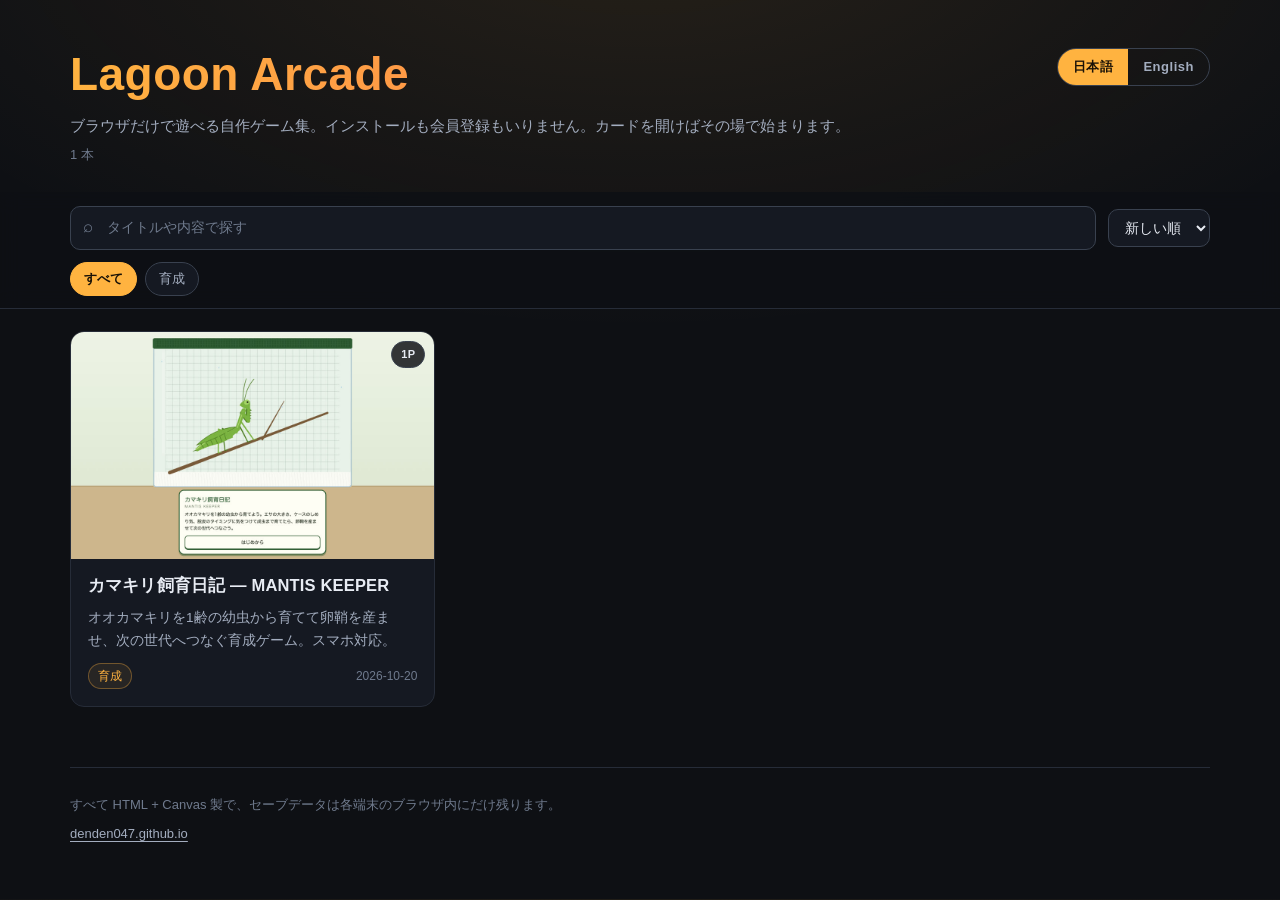
==== index.html @ 4f4249ff "feat: lagoon-games と同じ形で公開できる一覧ページを足す Problem: このリポジトリも lagoon-games と同じように公開できる状態にしておいてほしいと頼まれた。  S" ====
<!DOCTYPE html>
<html lang="ja" data-lang="ja">
<head>
<meta charset="UTF-8">
<meta name="viewport" content="width=device-width, initial-scale=1">
<title>Lagoon Arcade</title>
<meta name="description" content="ブラウザだけで遊べる自作ゲーム集。インストール不要、リンクを開けばすぐ始まります。">
<link rel="icon" href="data:image/svg+xml,<svg xmlns='http://www.w3.org/2000/svg' viewBox='0 0 100 100'><text y='.9em' font-size='90'>🕹️</text></svg>">
<style>
:root{
  --bg:#0e1014; --bg2:#151922; --line:#262c38; --line2:#39414f;
  --fg:#e8ecf4; --fg2:#a3adbf; --fg3:#6f7a8d;
  --accent:#ffb340; --accent2:#ff7a4d;
  --radius:14px;
  --font:"Helvetica Neue",Arial,"Hiragino Sans","Hiragino Kaku Gothic ProN","Yu Gothic",Meiryo,system-ui,sans-serif;
}
*{box-sizing:border-box}
html,body{margin:0;padding:0}
body{
  background:var(--bg); color:var(--fg); font-family:var(--font);
  font-size:15px; line-height:1.7; -webkit-font-smoothing:antialiased;
  background-image:radial-gradient(1200px 600px at 50% -10%, rgba(255,179,64,.10), transparent 70%);
}
a{color:inherit}
.wrap{max-width:1180px;margin:0 auto;padding:0 20px}

/* ── header ── */
header{padding:48px 0 26px}
.head-top{display:flex;align-items:flex-start;justify-content:space-between;gap:16px;flex-wrap:wrap}
h1{
  margin:0; font-size:clamp(30px,5.5vw,46px); line-height:1.15; letter-spacing:.01em;
  font-weight:800;
  background:linear-gradient(100deg,var(--accent),var(--accent2));
  -webkit-background-clip:text; background-clip:text; color:transparent;
}
.tagline{margin:12px 0 0;color:var(--fg2);max-width:52em}
.count{margin:6px 0 0;color:var(--fg3);font-size:13px;font-variant-numeric:tabular-nums}

/* ── language switch ── */
.lang{display:inline-flex;border:1px solid var(--line2);border-radius:999px;overflow:hidden;flex:none}
.lang button{
  appearance:none;border:0;background:transparent;color:var(--fg2);
  font:inherit;font-size:13px;font-weight:600;letter-spacing:.04em;
  padding:7px 15px;cursor:pointer;transition:background .15s,color .15s;
}
.lang button:hover{color:var(--fg)}
.lang button[aria-pressed="true"]{background:var(--accent);color:#1a1207}

/* ── toolbar ── */
.toolbar{
  position:sticky;top:0;z-index:10;
  padding:14px 0 12px;margin-bottom:22px;
  background:rgba(14,16,20,.9);backdrop-filter:blur(10px);
  border-bottom:1px solid var(--line);
}
.tools{display:flex;gap:12px;align-items:center;flex-wrap:wrap}
.search{position:relative;flex:1 1 240px;min-width:200px}
.search input{
  width:100%;padding:9px 13px 9px 36px;border-radius:10px;
  border:1px solid var(--line2);background:var(--bg2);color:var(--fg);
  font:inherit;font-size:14px;
}
.search input::placeholder{color:var(--fg3)}
.search input:focus{outline:2px solid var(--accent);outline-offset:1px;border-color:transparent}
.search::before{content:"⌕";position:absolute;left:13px;top:50%;transform:translateY(-52%);color:var(--fg3);font-size:17px}
.sort select{
  padding:9px 12px;border-radius:10px;border:1px solid var(--line2);
  background:var(--bg2);color:var(--fg);font:inherit;font-size:14px;cursor:pointer;
}
.chips{display:flex;gap:8px;flex-wrap:wrap;margin-top:12px}
.chip{
  appearance:none;border:1px solid var(--line2);background:var(--bg2);color:var(--fg2);
  font:inherit;font-size:13px;padding:5px 13px;border-radius:999px;cursor:pointer;
  transition:border-color .15s,color .15s,background .15s;
}
.chip:hover{color:var(--fg);border-color:var(--fg3)}
.chip[aria-pressed="true"]{background:var(--accent);border-color:var(--accent);color:#1a1207;font-weight:600}

/* ── grid ── */
.grid{display:grid;gap:22px;grid-template-columns:repeat(auto-fill,minmax(300px,1fr));padding-bottom:8px}
.card{
  display:flex;flex-direction:column;
  background:var(--bg2);border:1px solid var(--line);border-radius:var(--radius);
  overflow:hidden;text-decoration:none;
  transition:transform .18s ease,border-color .18s ease,box-shadow .18s ease;
}
.card:hover,.card:focus-visible{
  transform:translateY(-3px);border-color:var(--accent);
  box-shadow:0 10px 30px rgba(0,0,0,.45);outline:none;
}
.shot{position:relative;aspect-ratio:16/10;background:#000;overflow:hidden}
.shot img{width:100%;height:100%;object-fit:cover;display:block;transition:transform .3s ease}
.card:hover .shot img{transform:scale(1.04)}
.badge{
  position:absolute;right:9px;top:9px;
  background:rgba(10,12,16,.82);border:1px solid var(--line2);color:var(--fg);
  font-size:11px;font-weight:600;letter-spacing:.03em;
  padding:3px 9px;border-radius:999px;backdrop-filter:blur(4px);
}
.body{padding:15px 17px 17px;display:flex;flex-direction:column;gap:8px;flex:1}
.card h2{margin:0;font-size:16.5px;line-height:1.4;font-weight:700;letter-spacing:.01em}
.card p{margin:0;color:var(--fg2);font-size:13.5px;line-height:1.72;flex:1}
.meta{display:flex;align-items:center;gap:9px;color:var(--fg3);font-size:12px;padding-top:3px}
.genre{
  color:var(--accent);border:1px solid rgba(255,179,64,.35);
  background:rgba(255,179,64,.08);border-radius:999px;padding:2px 9px;
}
.date{font-variant-numeric:tabular-nums;margin-left:auto}

.empty{padding:60px 0;text-align:center;color:var(--fg3)}

/* ── footer ── */
footer{
  margin-top:52px;padding:26px 0 46px;border-top:1px solid var(--line);
  color:var(--fg3);font-size:13px;
}
footer a{color:var(--fg2);text-decoration:underline;text-underline-offset:3px}
footer a:hover{color:var(--accent)}
footer p{margin:0 0 7px}

/* ── language visibility ── */
[data-lang="ja"] .en,[data-lang="en"] .ja{display:none}

@media (max-width:600px){
  header{padding:32px 0 20px}
  .grid{gap:16px;grid-template-columns:repeat(auto-fill,minmax(260px,1fr))}
}
@media (prefers-reduced-motion:reduce){
  *{transition:none!important}
}
</style>
</head>
<body>

<div class="wrap">
  <header>
    <div class="head-top">
      <div>
        <h1>Lagoon Arcade</h1>
        <p class="tagline">
          <span class="ja">ブラウザだけで遊べる自作ゲーム集。インストールも会員登録もいりません。カードを開けばその場で始まります。</span>
          <span class="en">Browser games, all homemade. No install, no sign-up — open a card and it starts right there.</span>
        </p>
        <p class="count" id="count"></p>
      </div>
      <div class="lang" role="group" aria-label="Language">
        <button type="button" data-lang-btn="ja" aria-pressed="true">日本語</button>
        <button type="button" data-lang-btn="en" aria-pressed="false">English</button>
      </div>
    </div>
  </header>
</div>

<div class="toolbar">
  <div class="wrap">
    <div class="tools">
      <div class="search">
        <input type="search" id="q" autocomplete="off"
               data-ph-ja="タイトルや内容で探す" data-ph-en="Search by title or description"
               aria-label="Search">
      </div>
      <div class="sort">
        <select id="sort" aria-label="Sort">
          <option value="new"><span></span></option>
          <option value="name"></option>
        </select>
      </div>
    </div>
    <div class="chips" id="chips" role="group" aria-label="Genre filter"></div>
  </div>
</div>

<div class="wrap">
  <main>
    <div class="grid" id="grid"></div>
    <p class="empty" id="empty" hidden>
      <span class="ja">条件に合うゲームがありません。</span>
      <span class="en">No games match your filters.</span>
    </p>
  </main>

  <footer>
    <p>
      <span class="ja">すべて HTML + Canvas 製で、セーブデータは各端末のブラウザ内にだけ残ります。</span>
      <span class="en">Everything is plain HTML + Canvas; save data stays in your own browser.</span>
    </p>
    <p>
      <a href="https://denden047.github.io/">denden047.github.io</a>
    </p>
  </footer>
</div>

<script src="games.js"></script>
<script>
(function () {
  'use strict';

  var UI = {
    ja: { all: 'すべて', new: '新しい順', name: '名前順', count: function (n, t) { return n === t ? t + ' 本' : n + ' / ' + t + ' 本'; } },
    en: { all: 'All',   new: 'Newest',   name: 'A–Z',    count: function (n, t) { return n === t ? t + ' games' : n + ' of ' + t + ' games'; } }
  };

  var grid   = document.getElementById('grid');
  var empty  = document.getElementById('empty');
  var chips  = document.getElementById('chips');
  var qInput = document.getElementById('q');
  var sortEl = document.getElementById('sort');
  var countEl = document.getElementById('count');

  var lang = 'ja';
  var genre = 'all';

  // ── language ───────────────────────────────────────────────
  function initLang() {
    var stored = null;
    try { stored = localStorage.getItem('lagoon-arcade-lang'); } catch (e) {}
    var param = new URLSearchParams(location.search).get('lang');
    setLang(param === 'en' || param === 'ja' ? param : (stored || 'ja'), false);
  }

  function setLang(next, persist) {
    lang = next === 'en' ? 'en' : 'ja';
    document.documentElement.setAttribute('data-lang', lang);
    document.documentElement.setAttribute('lang', lang);
    document.querySelectorAll('[data-lang-btn]').forEach(function (b) {
      b.setAttribute('aria-pressed', String(b.dataset.langBtn === lang));
    });
    qInput.placeholder = qInput.getAttribute('data-ph-' + lang);
    sortEl.options[0].textContent = UI[lang].new;
    sortEl.options[1].textContent = UI[lang].name;
    if (persist !== false) { try { localStorage.setItem('lagoon-arcade-lang', lang); } catch (e) {} }
    renderChips();
    render();
  }

  // ── filters ────────────────────────────────────────────────
  function renderChips() {
    chips.innerHTML = '';
    var list = [{ id: 'all', ja: UI.ja.all, en: UI.en.all }].concat(GENRES);
    list.forEach(function (g) {
      var b = document.createElement('button');
      b.type = 'button';
      b.className = 'chip';
      b.textContent = g[lang];
      b.setAttribute('aria-pressed', String(g.id === genre));
      b.addEventListener('click', function () { genre = g.id; renderChips(); render(); });
      chips.appendChild(b);
    });
  }

  function visible() {
    var q = qInput.value.trim().toLowerCase();
    var list = GAMES.filter(function (g) {
      if (genre !== 'all' && g.genre !== genre) return false;
      if (!q) return true;
      var t = (g.ja.title + ' ' + g.ja.desc + ' ' + g.en.title + ' ' + g.en.desc + ' ' + g.slug).toLowerCase();
      return t.indexOf(q) !== -1;
    });
    if (sortEl.value === 'name') {
      list = list.slice().sort(function (a, b) {
        return a[lang].title.localeCompare(b[lang].title, lang);
      });
    } else {
      list = list.slice().sort(function (a, b) { return a.date < b.date ? 1 : a.date > b.date ? -1 : 0; });
    }
    return list;
  }

  // ── render ─────────────────────────────────────────────────
  function render() {
    var list = visible();
    grid.innerHTML = '';
    list.forEach(function (g) {
      var genreLabel = (GENRES.filter(function (x) { return x.id === g.genre; })[0] || {})[lang] || g.genre;
      var players = (lang === 'en' && g.players_en) ? g.players_en : g.players;

      var a = document.createElement('a');
      a.className = 'card';
      a.href = 'games/' + g.slug + '/';

      var shot = document.createElement('div');
      shot.className = 'shot';
      var img = document.createElement('img');
      img.src = 'assets/thumbs/' + g.slug + '.jpg';
      img.alt = g[lang].title;
      img.loading = 'lazy';
      img.width = 960; img.height = 600;
      shot.appendChild(img);
      var badge = document.createElement('span');
      badge.className = 'badge';
      badge.textContent = players;
      shot.appendChild(badge);

      var body = document.createElement('div');
      body.className = 'body';
      var h = document.createElement('h2');
      h.textContent = g[lang].title;
      var p = document.createElement('p');
      p.textContent = g[lang].desc;
      var meta = document.createElement('div');
      meta.className = 'meta';
      var ge = document.createElement('span');
      ge.className = 'genre';
      ge.textContent = genreLabel;
      var de = document.createElement('span');
      de.className = 'date';
      de.textContent = g.date;
      meta.appendChild(ge); meta.appendChild(de);
      body.appendChild(h); body.appendChild(p); body.appendChild(meta);

      a.appendChild(shot); a.appendChild(body);
      grid.appendChild(a);
    });

    empty.hidden = list.length > 0;
    countEl.textContent = UI[lang].count(list.length, GAMES.length);
  }

  // ── wire up ────────────────────────────────────────────────
  document.querySelectorAll('[data-lang-btn]').forEach(function (b) {
    b.addEventListener('click', function () { setLang(b.dataset.langBtn); });
  });
  qInput.addEventListener('input', render);
  sortEl.addEventListener('change', render);

  initLang();
})();
</script>
</body>
</html>
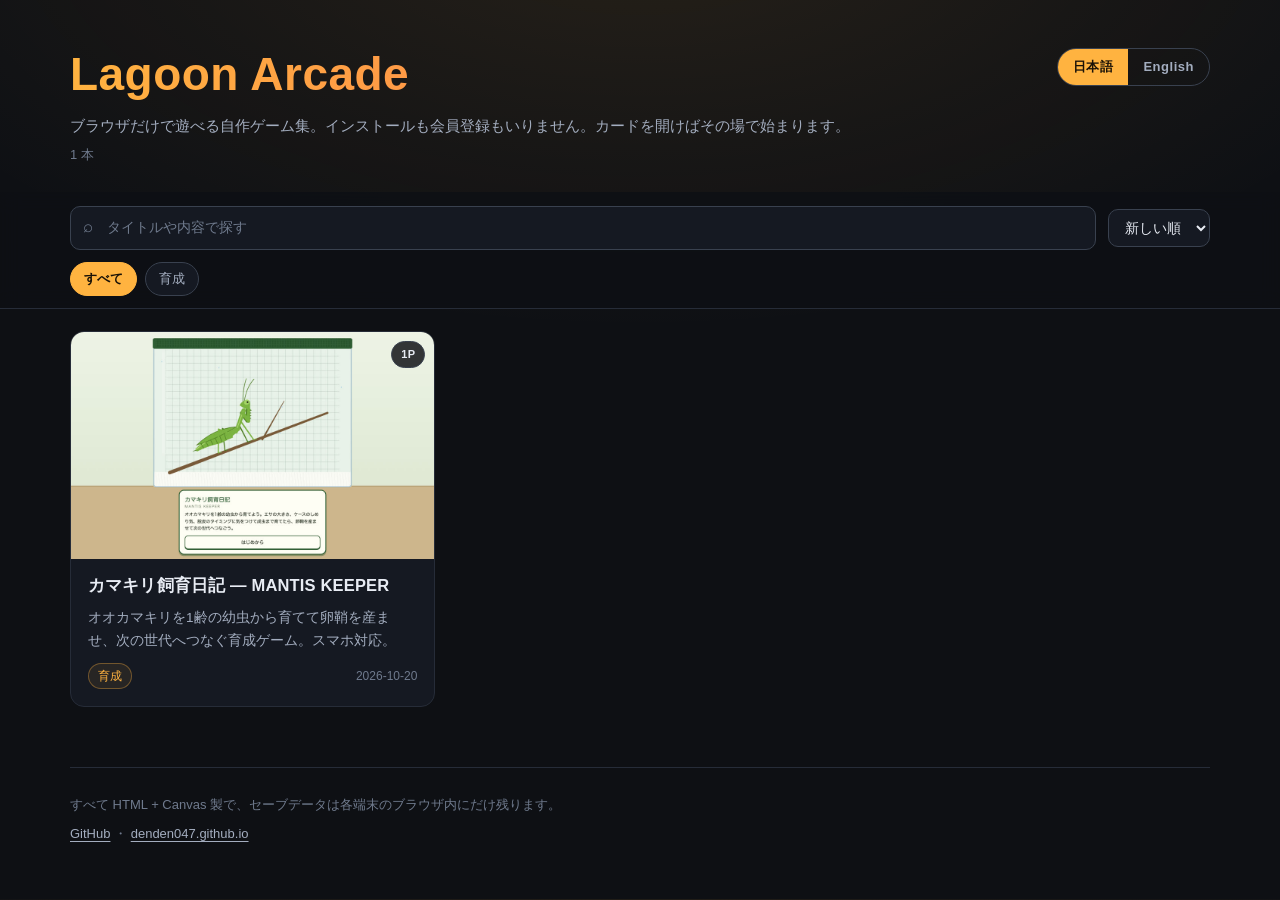
==== commit 80ec4444: "docs: 公開に合わせて一覧ページと LICENSE に公開先を書く Problem: リポジトリを public にして GitHub Pages で配信することになった。private の前提で" ====
--- a/index.html
+++ b/index.html
@@ -185,6 +185,8 @@
       <span class="en">Everything is plain HTML + Canvas; save data stays in your own browser.</span>
     </p>
     <p>
+      <a href="https://github.com/DenDen047/lagoon-arcade">GitHub</a>
+      ・
       <a href="https://denden047.github.io/">denden047.github.io</a>
     </p>
   </footer>
